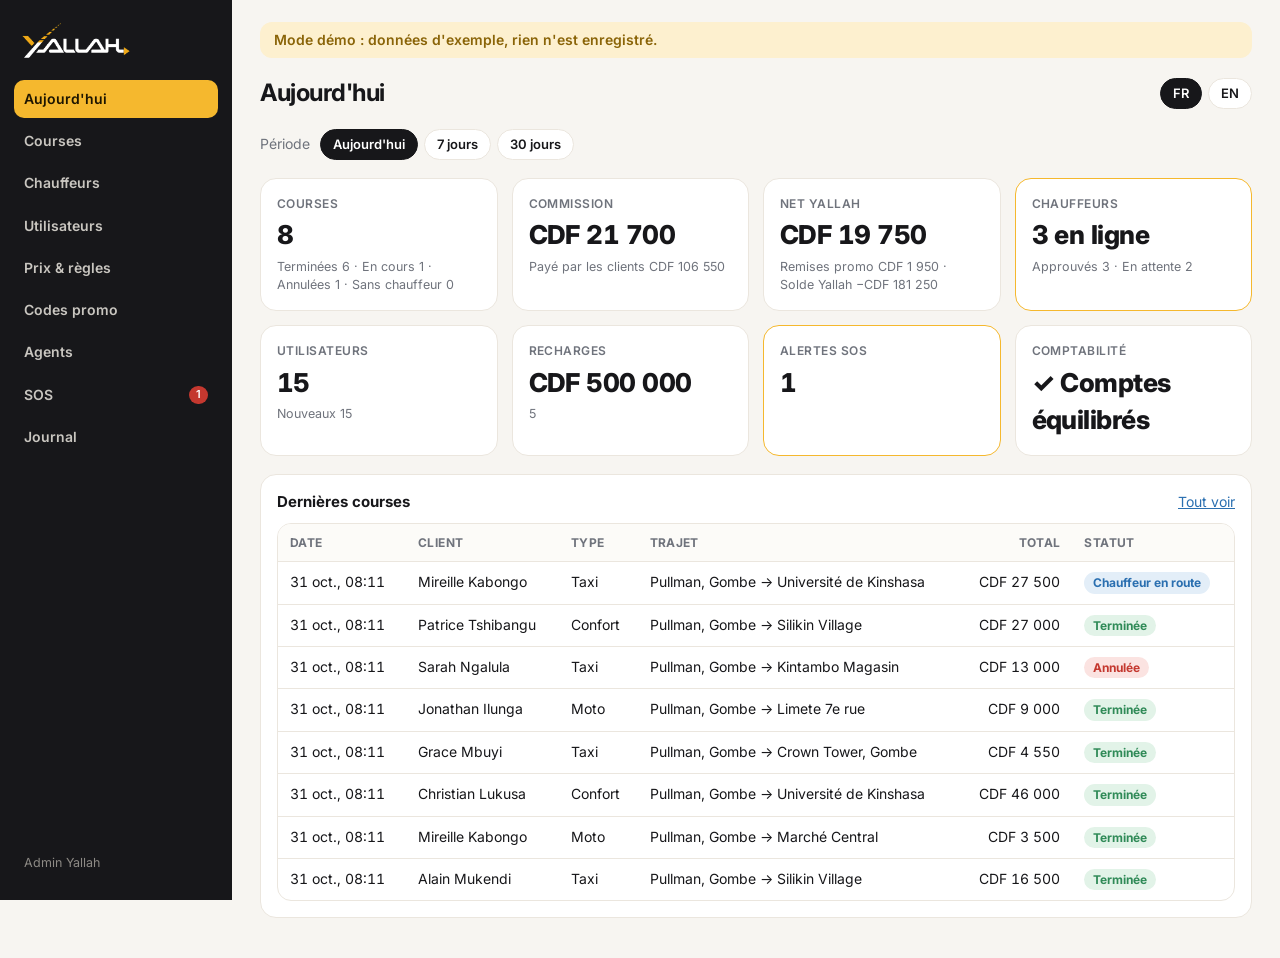
==== admin/index.html @ f84163e4 "Admin panel demo" ====
<!doctype html>
<html lang="fr">
  <head>
    <meta charset="UTF-8" />
    <meta name="viewport" content="width=device-width, initial-scale=1.0" />
    <meta name="robots" content="noindex" />
    <title>Yallah Admin</title>
    <link rel="icon" href="./icon.png" />
    <link rel="preconnect" href="https://fonts.googleapis.com" />
    <link rel="preconnect" href="https://fonts.gstatic.com" crossorigin />
    <link rel="stylesheet" href="https://fonts.googleapis.com/css2?family=Inter:wght@400;500;600;700;800&display=swap" />
    <script type="module" crossorigin src="./assets/index-CwONTuXH.js"></script>
    <link rel="stylesheet" crossorigin href="./assets/index-CzGR4uag.css">
  </head>
  <body>
    <div id="root"></div>
  </body>
</html>
---- admin/assets/index-CzGR4uag.css ----
:root{--bg: #f7f5f1;--surface: #ffffff;--ink: #17171a;--muted: #6f737c;--faint: #a3a7ae;--line: #ebe6de;--chip: #f2eee7;--gold: #f5b82e;--gold-soft: #fdf0cf;--gold-deep: #8a6408;--green: #2f8a57;--green-soft: #e2f3e8;--red: #c4382f;--red-soft: #fbe3e1;--blue: #2a6fb0;--blue-soft: #e3eef8;--side: #17171a;--side-ink: #c9c6c0;--sans: -apple-system, BlinkMacSystemFont, "SF Pro Text", Inter, "Segoe UI", Roboto, sans-serif;color-scheme:light}*{box-sizing:border-box}html,body,#root{height:100%}body{margin:0;background:var(--bg);color:var(--ink);font:14px/1.45 var(--sans);-webkit-font-smoothing:antialiased}button,input,select,textarea{font:inherit;color:inherit}a{color:var(--blue)}:focus-visible{outline:2px solid var(--gold);outline-offset:2px}.num{font-variant-numeric:tabular-nums}.muted{color:var(--muted)}.small{font-size:12.5px}.shell{display:grid;grid-template-columns:232px 1fr;min-height:100%}.side{background:var(--side);color:var(--side-ink);padding:20px 14px;display:flex;flex-direction:column;gap:4px;position:sticky;top:0;height:100vh}.side img{width:108px;margin:2px 8px 18px}.side a{display:flex;align-items:center;gap:10px;padding:9px 10px;border-radius:10px;color:var(--side-ink);text-decoration:none;font-weight:600}.side a:hover{background:#26262a;color:#fff}.side a.on{background:var(--gold);color:#1d1500}.side a .count{margin-left:auto;background:var(--red);color:#fff;border-radius:999px;font-size:11px;padding:1px 7px}.side .grow{flex:1}.side .who{font-size:12.5px;padding:8px 10px;color:#8d8a85}.main{min-width:0;padding:22px 28px 40px;display:flex;flex-direction:column;gap:18px}.top{display:flex;align-items:center;gap:12px;flex-wrap:wrap}.top h1{margin:0;font-size:24px;letter-spacing:-.02em;flex:1;min-width:0}@media(max-width:900px){.shell{grid-template-columns:1fr}.side{position:static;height:auto;flex-direction:row;flex-wrap:nowrap;overflow-x:auto;padding:10px 12px;gap:4px;align-items:center}.side img{width:84px;margin:0 8px 0 0}.side a{white-space:nowrap;padding:7px 10px}.side .grow,.side .who{display:none}.main{padding:16px max(16px,env(safe-area-inset-right)) 32px max(16px,env(safe-area-inset-left))}}.card{background:var(--surface);border:1px solid var(--line);border-radius:16px;padding:16px;min-width:0}.card h2{margin:0 0 12px;font-size:15px}.grid{display:grid;gap:14px}.kpis{display:grid;grid-template-columns:repeat(auto-fit,minmax(190px,1fr));gap:14px}.kpi .label{font-size:12px;color:var(--muted);font-weight:600;text-transform:uppercase;letter-spacing:.04em}.kpi .value{font-size:26px;font-weight:800;letter-spacing:-.02em;margin-top:4px}.kpi .sub{font-size:12.5px;color:var(--muted);margin-top:4px}.row{display:flex;align-items:center;gap:10px;flex-wrap:wrap}.spacer{flex:1}.btn{border:0;border-radius:10px;padding:8px 14px;font-weight:700;cursor:pointer;background:var(--gold);color:#1d1500;white-space:nowrap}.btn:disabled{opacity:.5;cursor:default}.btn.ghost{background:var(--chip);color:var(--ink)}.btn.danger{background:var(--red);color:#fff}.btn.small{padding:5px 10px;font-size:12.5px}.chips{display:flex;gap:6px;flex-wrap:wrap}.chip{border:1px solid var(--line);background:var(--surface);border-radius:999px;padding:5px 12px;font-weight:600;cursor:pointer;font-size:13px}.chip.on{background:var(--ink);border-color:var(--ink);color:#fff}.badge{display:inline-block;padding:2px 9px;border-radius:999px;font-size:12px;font-weight:700;background:var(--chip);color:var(--muted);white-space:nowrap}.badge.green{background:var(--green-soft);color:var(--green)}.badge.red{background:var(--red-soft);color:var(--red)}.badge.gold{background:var(--gold-soft);color:var(--gold-deep)}.badge.blue{background:var(--blue-soft);color:var(--blue)}.dot{display:inline-block;width:8px;height:8px;border-radius:50%;background:var(--faint);margin-right:6px}.dot.on{background:var(--green)}.tablewrap{overflow-x:auto;border:1px solid var(--line);border-radius:14px;background:var(--surface)}table{border-collapse:collapse;width:100%}th{text-align:left;font-size:12px;color:var(--muted);font-weight:700;text-transform:uppercase;letter-spacing:.03em;padding:10px 12px;border-bottom:1px solid var(--line);white-space:nowrap;background:#fcfbf8}td{padding:10px 12px;border-bottom:1px solid var(--line);vertical-align:top}tr:last-child td{border-bottom:0}tr.click{cursor:pointer}tr.click:hover td{background:#fbf8f2}td.r,th.r{text-align:right}.empty{padding:28px;text-align:center;color:var(--muted)}.field{display:flex;flex-direction:column;gap:4px;min-width:0}.field label,.field .lbl{font-size:12px;font-weight:700;color:var(--muted)}.field input,.field select,.field textarea{border:1px solid var(--line);border-radius:10px;padding:8px 10px;background:#fff;min-width:0;width:100%}.field input:focus,.field select:focus,.field textarea:focus{outline:none;border-color:var(--gold);box-shadow:0 0 0 3px var(--gold-soft)}.field .hint{font-size:11.5px;color:var(--faint)}.form{display:grid;grid-template-columns:repeat(auto-fill,minmax(170px,1fr));gap:12px}.toggle{display:inline-flex;align-items:center;gap:8px;cursor:pointer;font-weight:600}.toggle input{width:18px;height:18px;accent-color:var(--gold-deep)}.error{background:var(--red-soft);color:var(--red);border-radius:10px;padding:9px 12px;font-weight:600}.ok{background:var(--green-soft);color:var(--green);border-radius:10px;padding:9px 12px;font-weight:600}.pager{display:flex;gap:8px;align-items:center;justify-content:flex-end}.overlay{position:fixed;top:0;right:0;bottom:0;left:0;background:#0f0c0673;display:flex;justify-content:center;align-items:flex-start;padding:6vh 16px;z-index:50;overflow-y:auto}.modal{background:var(--surface);border-radius:18px;width:min(560px,100%);padding:20px;display:flex;flex-direction:column;gap:14px}.modal h3{margin:0;font-size:18px}.drawer{position:fixed;top:0;right:0;bottom:0;width:min(620px,100%);background:var(--surface);z-index:40;box-shadow:-20px 0 60px #00000026;overflow-y:auto;padding:20px;display:flex;flex-direction:column;gap:16px}.kv{display:grid;grid-template-columns:max-content 1fr;gap:6px 16px}.kv span{color:var(--muted)}.timeline{display:flex;flex-direction:column;gap:8px;border-left:2px solid var(--line);padding-left:14px}.timeline div{position:relative}.timeline div:before{content:"";position:absolute;left:-20px;top:6px;width:10px;height:10px;border-radius:50%;background:var(--gold)}.toast{position:fixed;bottom:20px;left:50%;transform:translate(-50%);background:var(--ink);color:#fff;padding:10px 16px;border-radius:999px;z-index:60;font-weight:600;max-width:calc(100% - 32px)}.demo-bar{background:var(--gold-soft);color:var(--gold-deep);padding:8px 14px;border-radius:12px;font-weight:600}.login{min-height:100%;display:grid;place-items:center;padding:24px 16px;background:radial-gradient(60% 50% at 50% 30%,#fdf0cf 0%,var(--bg) 70%)}.login .card{width:min(380px,100%);padding:26px;display:flex;flex-direction:column;gap:14px}.login img{width:130px}.backdrop{position:fixed;top:0;right:0;bottom:0;left:0;background:#0f0c0640;z-index:39}td.r,td.num,.num.nowrap{white-space:nowrap}.kvline{display:flex;flex-wrap:wrap;gap:4px 12px}.kvline span{color:var(--muted)}
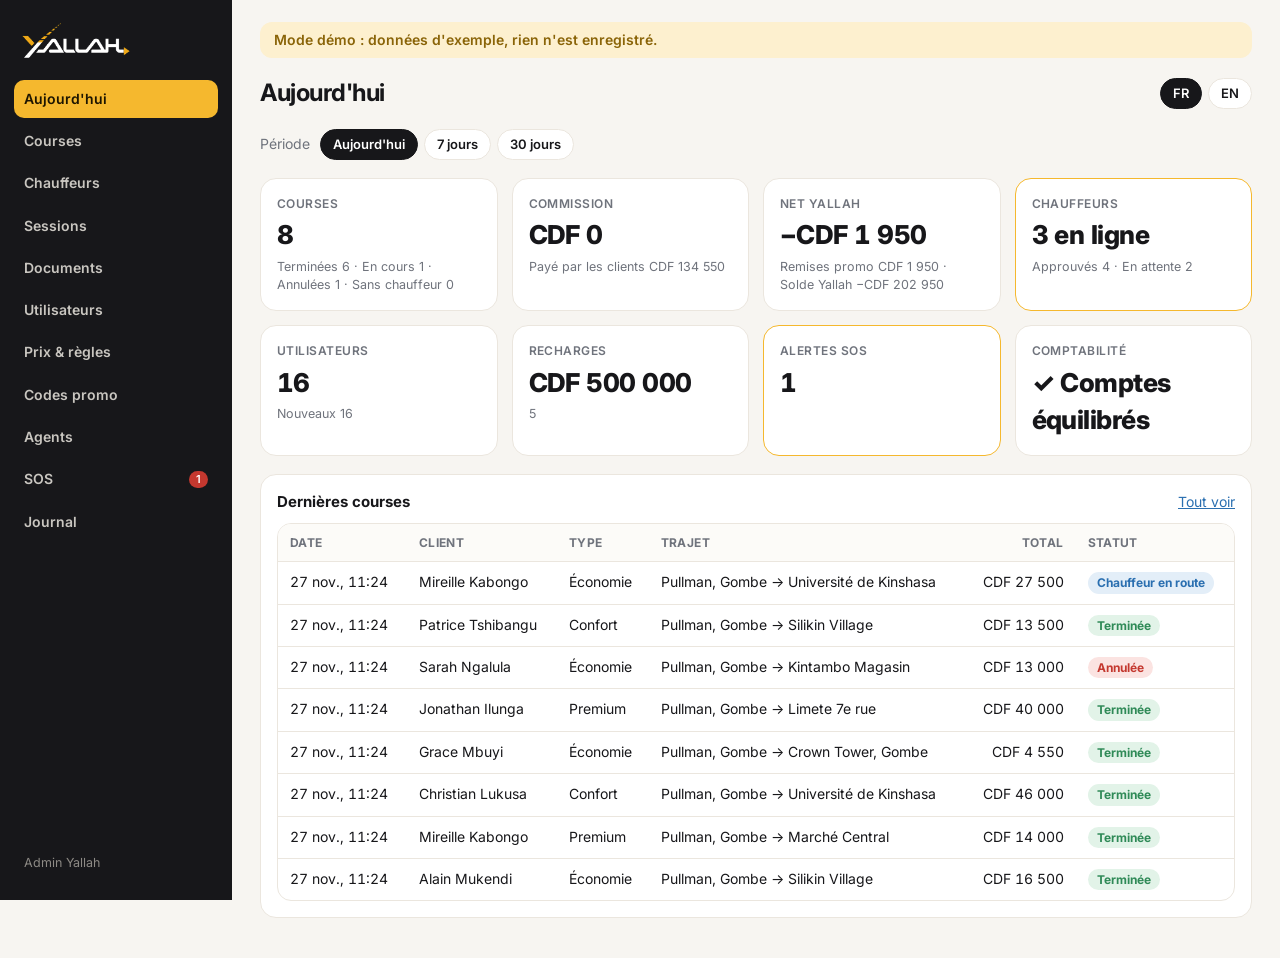
==== commit 6b2670c0: "Demos updated: app in the new design with driver mode; admin with Sessions and Documents" ====
--- a/admin/index.html
+++ b/admin/index.html
@@ -9,7 +9,7 @@
     <link rel="preconnect" href="https://fonts.googleapis.com" />
     <link rel="preconnect" href="https://fonts.gstatic.com" crossorigin />
     <link rel="stylesheet" href="https://fonts.googleapis.com/css2?family=Inter:wght@400;500;600;700;800&display=swap" />
-    <script type="module" crossorigin src="./assets/index-CwONTuXH.js"></script>
+    <script type="module" crossorigin src="./assets/index-BV5KjfuS.js"></script>
     <link rel="stylesheet" crossorigin href="./assets/index-CzGR4uag.css">
   </head>
   <body>
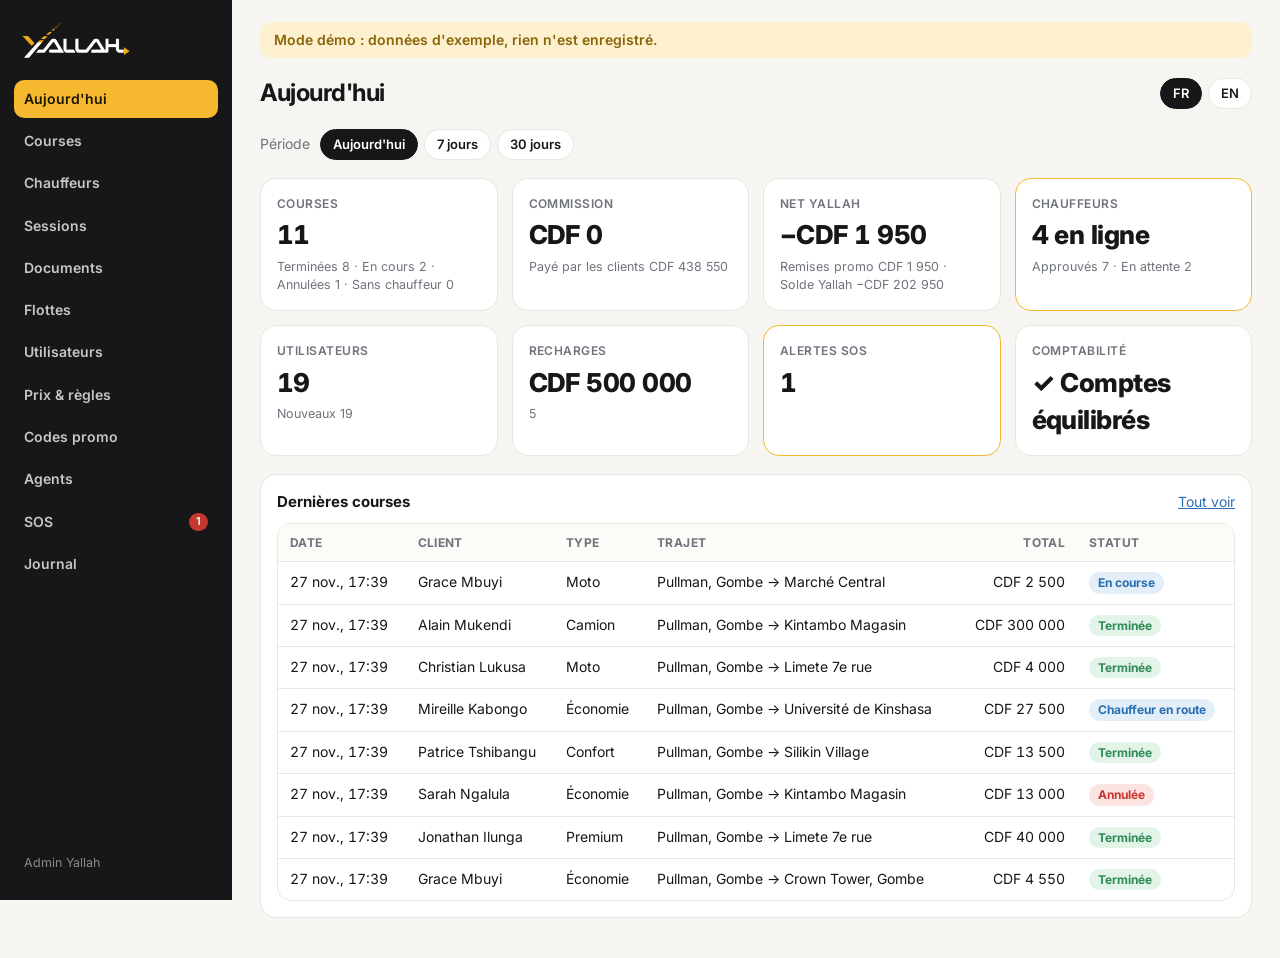
==== commit 8568c4c0: "Demos updated: parcels, moving and fleet owner space in the app; admin with Fleets" ====
--- a/admin/index.html
+++ b/admin/index.html
@@ -9,7 +9,7 @@
     <link rel="preconnect" href="https://fonts.googleapis.com" />
     <link rel="preconnect" href="https://fonts.gstatic.com" crossorigin />
     <link rel="stylesheet" href="https://fonts.googleapis.com/css2?family=Inter:wght@400;500;600;700;800&display=swap" />
-    <script type="module" crossorigin src="./assets/index-BV5KjfuS.js"></script>
+    <script type="module" crossorigin src="./assets/index-lnu3pEud.js"></script>
     <link rel="stylesheet" crossorigin href="./assets/index-CzGR4uag.css">
   </head>
   <body>
